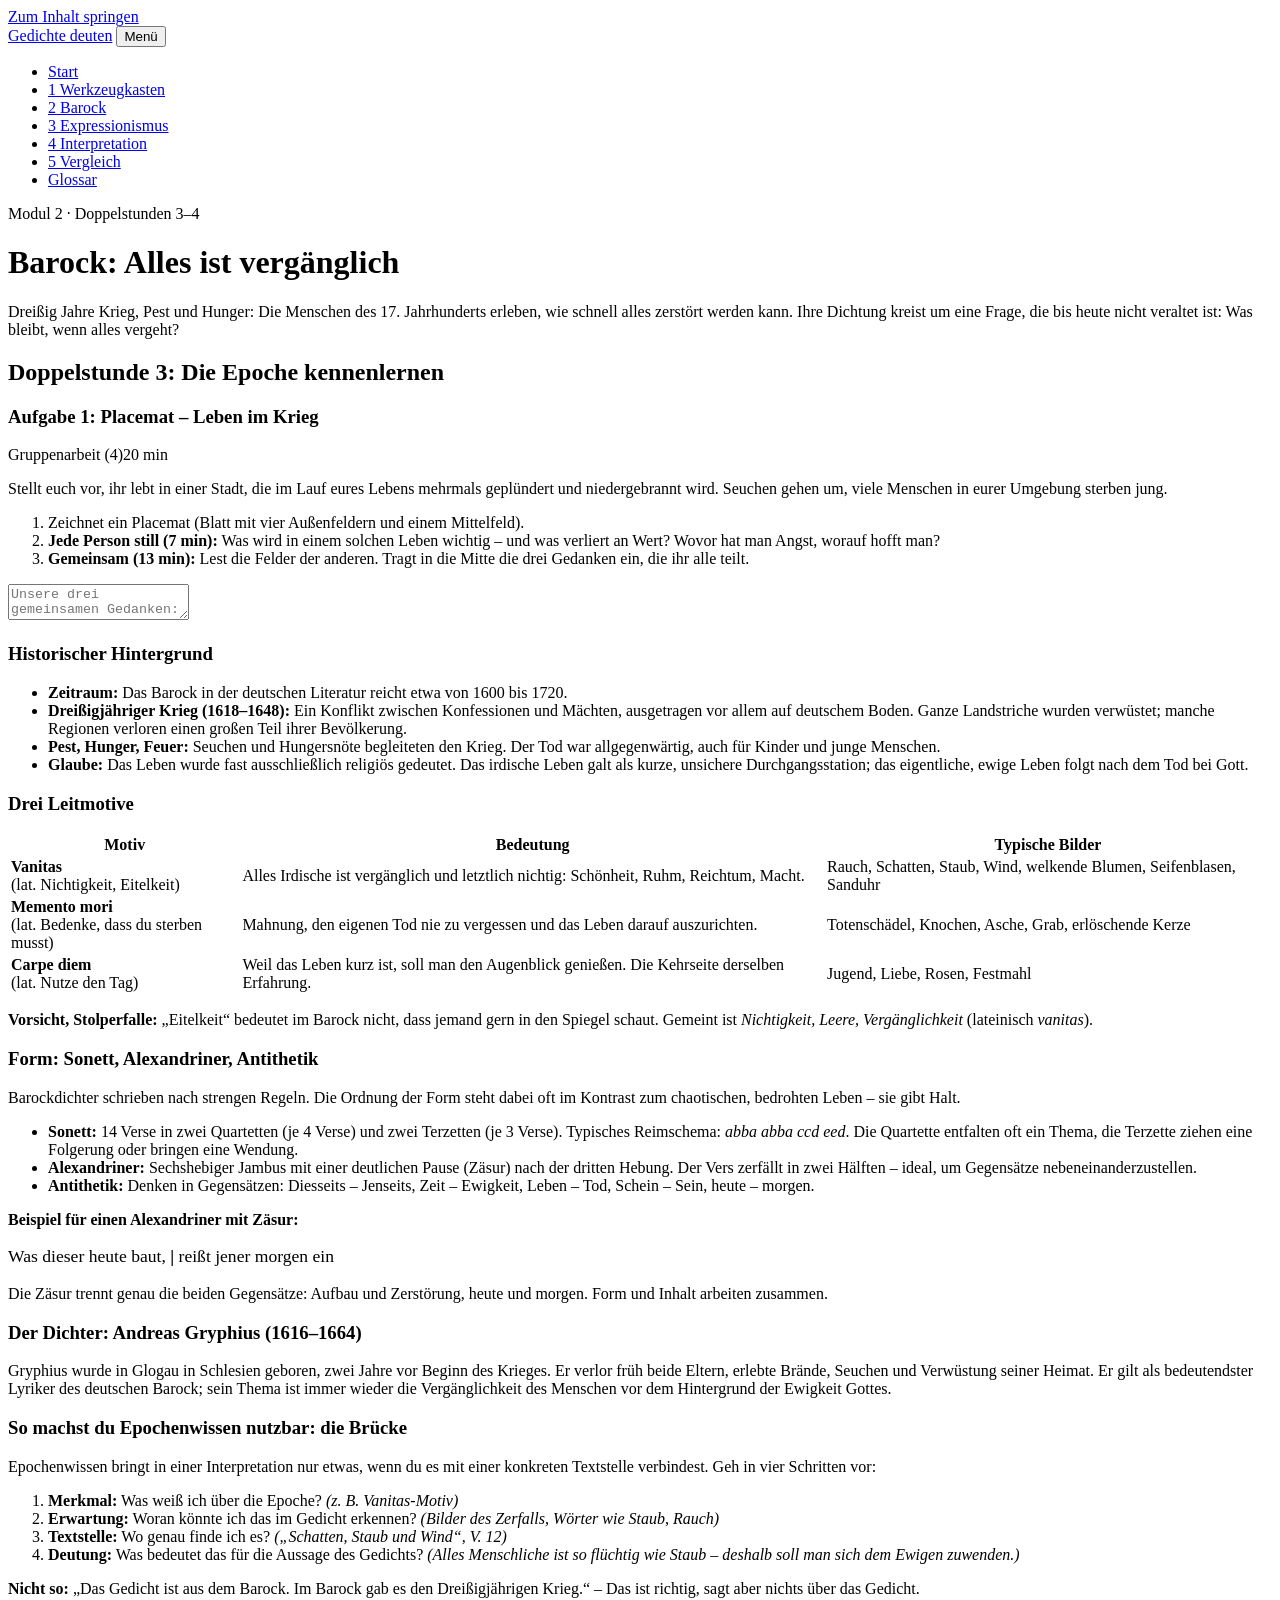
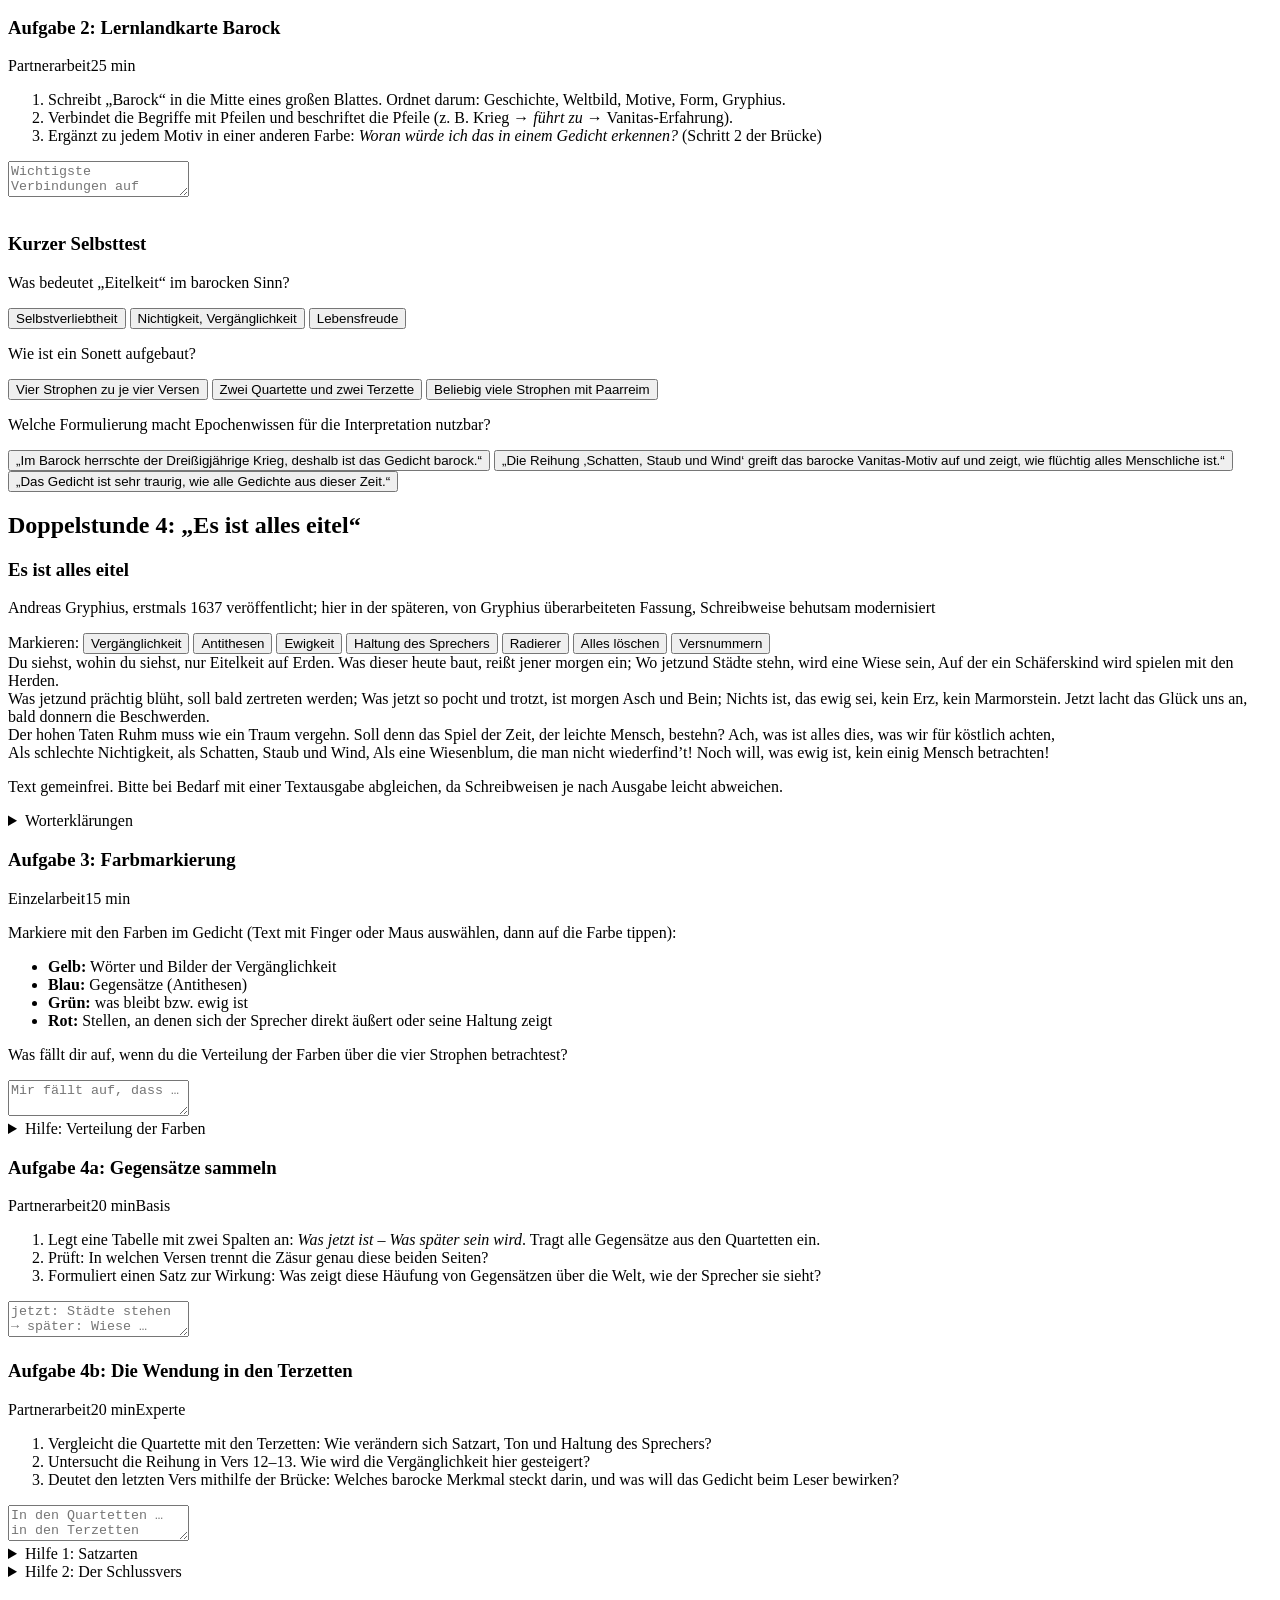
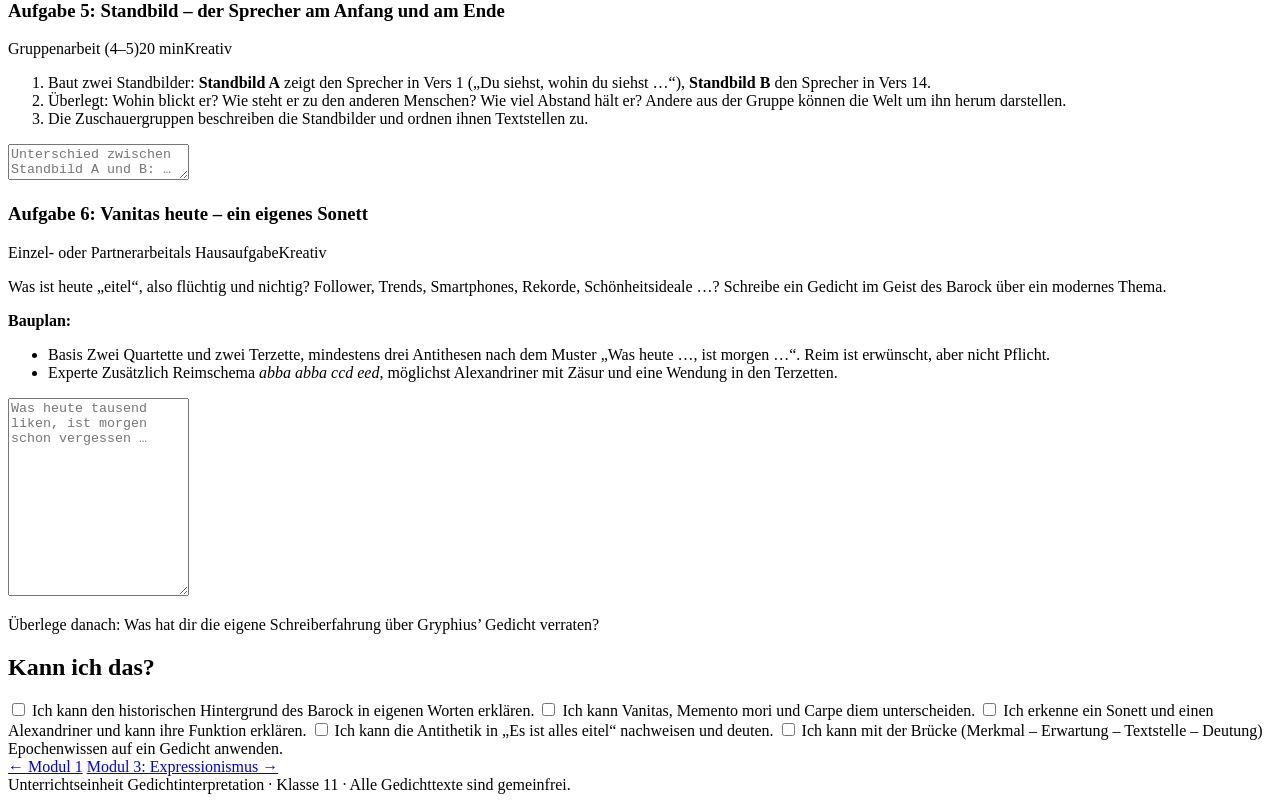
==== barock.html @ 7819b9da "Add files via upload" ====
<!DOCTYPE html>
<html lang="de">
<head>
  <meta charset="utf-8">
  <meta name="viewport" content="width=device-width, initial-scale=1">
  <title>Modul 2 – Barock | Gedichte deuten</title>
  <link rel="stylesheet" href="css/style.css">
</head>
<body>
  <a class="skip-link" href="#inhalt">Zum Inhalt springen</a>
  <header class="site-header">
    <div class="header-inner">
      <a class="brand" href="index.html">Gedichte deuten</a>
      <button class="nav-toggle" aria-expanded="false" aria-controls="nav">Menü</button>
      <nav class="site-nav" id="nav" aria-label="Hauptnavigation">
        <ul>
          <li><a href="index.html">Start</a></li>
          <li><a href="werkzeugkasten.html">1 Werkzeugkasten</a></li>
          <li><a href="barock.html" aria-current="page">2 Barock</a></li>
          <li><a href="expressionismus.html">3 Expressionismus</a></li>
          <li><a href="interpretation.html">4 Interpretation</a></li>
          <li><a href="vergleich.html">5 Vergleich</a></li>
          <li><a href="glossar.html">Glossar</a></li>
        </ul>
      </nav>
    </div>
  </header>

  <main id="inhalt">
    <p class="eyebrow">Modul 2 · Doppelstunden 3–4</p>
    <h1>Barock: Alles ist vergänglich</h1>
    <p class="lead">Dreißig Jahre Krieg, Pest und Hunger: Die Menschen des 17. Jahrhunderts erleben, wie schnell alles zerstört werden kann. Ihre Dichtung kreist um eine Frage, die bis heute nicht veraltet ist: Was bleibt, wenn alles vergeht?</p>

    <!-- ===================== DS 3 ===================== -->
    <h2>Doppelstunde 3: Die Epoche kennenlernen</h2>

    <div class="task">
      <div class="task-head">
        <h3>Aufgabe 1: Placemat – Leben im Krieg</h3>
        <div class="tags"><span class="tag sf">Gruppenarbeit (4)</span><span class="tag">20 min</span></div>
      </div>
      <p>Stellt euch vor, ihr lebt in einer Stadt, die im Lauf eures Lebens mehrmals geplündert und niedergebrannt wird. Seuchen gehen um, viele Menschen in eurer Umgebung sterben jung.</p>
      <ol>
        <li>Zeichnet ein Placemat (Blatt mit vier Außenfeldern und einem Mittelfeld).</li>
        <li><strong>Jede Person still (7 min):</strong> Was wird in einem solchen Leben wichtig – und was verliert an Wert? Wovor hat man Angst, worauf hofft man?</li>
        <li><strong>Gemeinsam (13 min):</strong> Lest die Felder der anderen. Tragt in die Mitte die drei Gedanken ein, die ihr alle teilt.</li>
      </ol>
      <textarea data-save="m2-a1" placeholder="Unsere drei gemeinsamen Gedanken: …"></textarea>
    </div>

    <div class="card">
      <h3>Historischer Hintergrund</h3>
      <ul>
        <li><strong>Zeitraum:</strong> Das Barock in der deutschen Literatur reicht etwa von 1600 bis 1720.</li>
        <li><strong>Dreißigjähriger Krieg (1618–1648):</strong> Ein Konflikt zwischen Konfessionen und Mächten, ausgetragen vor allem auf deutschem Boden. Ganze Landstriche wurden verwüstet; manche Regionen verloren einen großen Teil ihrer Bevölkerung.</li>
        <li><strong>Pest, Hunger, Feuer:</strong> Seuchen und Hungersnöte begleiteten den Krieg. Der Tod war allgegenwärtig, auch für Kinder und junge Menschen.</li>
        <li><strong>Glaube:</strong> Das Leben wurde fast ausschließlich religiös gedeutet. Das irdische Leben galt als kurze, unsichere Durchgangsstation; das eigentliche, ewige Leben folgt nach dem Tod bei Gott.</li>
      </ul>
    </div>

    <div class="card">
      <h3>Drei Leitmotive</h3>
      <div class="table-wrap">
        <table>
          <thead><tr><th>Motiv</th><th>Bedeutung</th><th>Typische Bilder</th></tr></thead>
          <tbody>
            <tr><td><strong>Vanitas</strong><br>(lat. Nichtigkeit, Eitelkeit)</td><td>Alles Irdische ist vergänglich und letztlich nichtig: Schönheit, Ruhm, Reichtum, Macht.</td><td>Rauch, Schatten, Staub, Wind, welkende Blumen, Seifenblasen, Sanduhr</td></tr>
            <tr><td><strong>Memento mori</strong><br>(lat. Bedenke, dass du sterben musst)</td><td>Mahnung, den eigenen Tod nie zu vergessen und das Leben darauf auszurichten.</td><td>Totenschädel, Knochen, Asche, Grab, erlöschende Kerze</td></tr>
            <tr><td><strong>Carpe diem</strong><br>(lat. Nutze den Tag)</td><td>Weil das Leben kurz ist, soll man den Augenblick genießen. Die Kehrseite derselben Erfahrung.</td><td>Jugend, Liebe, Rosen, Festmahl</td></tr>
          </tbody>
        </table>
      </div>
      <div class="info">
        <p><strong>Vorsicht, Stolperfalle:</strong> „Eitelkeit“ bedeutet im Barock nicht, dass jemand gern in den Spiegel schaut. Gemeint ist <em>Nichtigkeit, Leere, Vergänglichkeit</em> (lateinisch <em>vanitas</em>).</p>
      </div>
    </div>

    <div class="card">
      <h3>Form: Sonett, Alexandriner, Antithetik</h3>
      <p>Barockdichter schrieben nach strengen Regeln. Die Ordnung der Form steht dabei oft im Kontrast zum chaotischen, bedrohten Leben – sie gibt Halt.</p>
      <ul>
        <li><strong>Sonett:</strong> 14 Verse in zwei Quartetten (je 4 Verse) und zwei Terzetten (je 3 Verse). Typisches Reimschema: <em>abba abba ccd eed</em>. Die Quartette entfalten oft ein Thema, die Terzette ziehen eine Folgerung oder bringen eine Wendung.</li>
        <li><strong>Alexandriner:</strong> Sechshebiger Jambus mit einer deutlichen Pause (Zäsur) nach der dritten Hebung. Der Vers zerfällt in zwei Hälften – ideal, um Gegensätze nebeneinanderzustellen.</li>
        <li><strong>Antithetik:</strong> Denken in Gegensätzen: Diesseits – Jenseits, Zeit – Ewigkeit, Leben – Tod, Schein – Sein, heute – morgen.</li>
      </ul>
      <p><strong>Beispiel für einen Alexandriner mit Zäsur:</strong></p>
      <p style="font-family:var(--font-text); font-size:1.1rem">Was dieser heute baut, <strong>|</strong> reißt jener morgen ein</p>
      <p>Die Zäsur trennt genau die beiden Gegensätze: Aufbau und Zerstörung, heute und morgen. Form und Inhalt arbeiten zusammen.</p>
    </div>

    <div class="card">
      <h3>Der Dichter: Andreas Gryphius (1616–1664)</h3>
      <p>Gryphius wurde in Glogau in Schlesien geboren, zwei Jahre vor Beginn des Krieges. Er verlor früh beide Eltern, erlebte Brände, Seuchen und Verwüstung seiner Heimat. Er gilt als bedeutendster Lyriker des deutschen Barock; sein Thema ist immer wieder die Vergänglichkeit des Menschen vor dem Hintergrund der Ewigkeit Gottes.</p>
    </div>

    <div class="method">
      <h3>So machst du Epochenwissen nutzbar: die Brücke</h3>
      <p>Epochenwissen bringt in einer Interpretation nur etwas, wenn du es mit einer konkreten Textstelle verbindest. Geh in vier Schritten vor:</p>
      <ol>
        <li><strong>Merkmal:</strong> Was weiß ich über die Epoche? <em>(z. B. Vanitas-Motiv)</em></li>
        <li><strong>Erwartung:</strong> Woran könnte ich das im Gedicht erkennen? <em>(Bilder des Zerfalls, Wörter wie Staub, Rauch)</em></li>
        <li><strong>Textstelle:</strong> Wo genau finde ich es? <em>(„Schatten, Staub und Wind“, V. 12)</em></li>
        <li><strong>Deutung:</strong> Was bedeutet das für die Aussage des Gedichts? <em>(Alles Menschliche ist so flüchtig wie Staub – deshalb soll man sich dem Ewigen zuwenden.)</em></li>
      </ol>
      <p><strong>Nicht so:</strong> „Das Gedicht ist aus dem Barock. Im Barock gab es den Dreißigjährigen Krieg.“ – Das ist richtig, sagt aber nichts über das Gedicht.</p>
    </div>

    <div class="task">
      <div class="task-head">
        <h3>Aufgabe 2: Lernlandkarte Barock</h3>
        <div class="tags"><span class="tag sf">Partnerarbeit</span><span class="tag">25 min</span></div>
      </div>
      <ol>
        <li>Schreibt „Barock“ in die Mitte eines großen Blattes. Ordnet darum: Geschichte, Weltbild, Motive, Form, Gryphius.</li>
        <li>Verbindet die Begriffe mit Pfeilen und beschriftet die Pfeile (z. B. Krieg → <em>führt zu</em> → Vanitas-Erfahrung).</li>
        <li>Ergänzt zu jedem Motiv in einer anderen Farbe: <em>Woran würde ich das in einem Gedicht erkennen?</em> (Schritt 2 der Brücke)</li>
      </ol>
      <textarea data-save="m2-a2" placeholder="Wichtigste Verbindungen auf unserer Lernlandkarte: …"></textarea>
    </div>

    <h3 style="margin-top:2rem">Kurzer Selbsttest</h3>
    <div class="quiz">
      <div class="q">
        <p>Was bedeutet „Eitelkeit“ im barocken Sinn?</p>
        <div class="opts">
          <button class="opt" data-correct="false" data-fb="Das ist die heutige Bedeutung, nicht die barocke.">Selbstverliebtheit</button>
          <button class="opt" data-correct="true" data-fb="Vanitas meint die Nichtigkeit und Vergänglichkeit alles Irdischen.">Nichtigkeit, Vergänglichkeit</button>
          <button class="opt" data-correct="false" data-fb="Nein – das passt eher zu Carpe diem.">Lebensfreude</button>
        </div>
        <p class="feedback" aria-live="polite"></p>
      </div>
      <div class="q">
        <p>Wie ist ein Sonett aufgebaut?</p>
        <div class="opts">
          <button class="opt" data-correct="false" data-fb="Das sind 16 Verse – zu viele.">Vier Strophen zu je vier Versen</button>
          <button class="opt" data-correct="true" data-fb="Zwei Quartette und zwei Terzette ergeben 14 Verse.">Zwei Quartette und zwei Terzette</button>
          <button class="opt" data-correct="false" data-fb="Eine feste Strophenform hat das Sonett sehr wohl.">Beliebig viele Strophen mit Paarreim</button>
        </div>
        <p class="feedback" aria-live="polite"></p>
      </div>
      <div class="q">
        <p>Welche Formulierung macht Epochenwissen für die Interpretation nutzbar?</p>
        <div class="opts">
          <button class="opt" data-correct="false" data-fb="Das ist reines Epochenwissen ohne Bezug zum Text.">„Im Barock herrschte der Dreißigjährige Krieg, deshalb ist das Gedicht barock.“</button>
          <button class="opt" data-correct="true" data-fb="Merkmal, Textstelle und Deutung sind verbunden.">„Die Reihung ‚Schatten, Staub und Wind‘ greift das barocke Vanitas-Motiv auf und zeigt, wie flüchtig alles Menschliche ist.“</button>
          <button class="opt" data-correct="false" data-fb="Die Stimmung wird nur behauptet, nicht belegt.">„Das Gedicht ist sehr traurig, wie alle Gedichte aus dieser Zeit.“</button>
        </div>
        <p class="feedback" aria-live="polite"></p>
      </div>
    </div>

    <!-- ===================== DS 4 ===================== -->
    <h2>Doppelstunde 4: „Es ist alles eitel“</h2>

    <div class="poem-box" data-marker="gryphius" data-version="1">
      <h3 class="poem-title">Es ist alles eitel</h3>
      <p class="poem-meta">Andreas Gryphius, erstmals 1637 veröffentlicht; hier in der späteren, von Gryphius überarbeiteten Fassung, Schreibweise behutsam modernisiert</p>
      <div class="marker-tools" aria-label="Textmarker">
        <span>Markieren:</span>
        <button data-color="yellow" class="swatch"><i style="background:var(--mark-yellow)"></i>Vergänglichkeit</button>
        <button data-color="blue" class="swatch"><i style="background:var(--mark-blue)"></i>Antithesen</button>
        <button data-color="green" class="swatch"><i style="background:var(--mark-green)"></i>Ewigkeit</button>
        <button data-color="red" class="swatch"><i style="background:var(--mark-red)"></i>Haltung des Sprechers</button>
        <button data-color="erase">Radierer</button>
        <button data-clear>Alles löschen</button>
        <button data-numbers>Versnummern</button>
      </div>
      <div class="poem">
        <div class="stanza">
          <span class="line">Du siehst, wohin du siehst, nur Eitelkeit auf Erden.</span>
          <span class="line">Was dieser heute baut, reißt jener morgen ein;</span>
          <span class="line">Wo jetzund Städte stehn, wird eine Wiese sein,</span>
          <span class="line">Auf der ein Schäferskind wird spielen mit den Herden.</span>
        </div>
        <div class="stanza">
          <span class="line">Was jetzund prächtig blüht, soll bald zertreten werden;</span>
          <span class="line">Was jetzt so pocht und trotzt, ist morgen Asch und Bein;</span>
          <span class="line">Nichts ist, das ewig sei, kein Erz, kein Marmorstein.</span>
          <span class="line">Jetzt lacht das Glück uns an, bald donnern die Beschwerden.</span>
        </div>
        <div class="stanza">
          <span class="line">Der hohen Taten Ruhm muss wie ein Traum vergehn.</span>
          <span class="line">Soll denn das Spiel der Zeit, der leichte Mensch, bestehn?</span>
          <span class="line">Ach, was ist alles dies, was wir für köstlich achten,</span>
        </div>
        <div class="stanza">
          <span class="line">Als schlechte Nichtigkeit, als Schatten, Staub und Wind,</span>
          <span class="line">Als eine Wiesenblum, die man nicht wiederfind’t!</span>
          <span class="line">Noch will, was ewig ist, kein einig Mensch betrachten!</span>
        </div>
      </div>
      <p class="poem-source">Text gemeinfrei. Bitte bei Bedarf mit einer Textausgabe abgleichen, da Schreibweisen je nach Ausgabe leicht abweichen.</p>
    </div>

    <details>
      <summary>Worterklärungen</summary>
      <ul>
        <li><strong>Eitelkeit:</strong> Nichtigkeit, Vergänglichkeit (vanitas)</li>
        <li><strong>jetzund:</strong> jetzt</li>
        <li><strong>pochen und trotzen:</strong> prahlen, sich stark und unbezwingbar geben</li>
        <li><strong>Asch und Bein:</strong> Asche und Knochen</li>
        <li><strong>Erz:</strong> Metall, z. B. Bronze für Denkmäler</li>
        <li><strong>Beschwerden:</strong> Unglück, Leid</li>
        <li><strong>schlecht:</strong> schlicht, bloß</li>
        <li><strong>kein einig Mensch:</strong> kein einziger Mensch</li>
      </ul>
    </details>

    <div class="task">
      <div class="task-head">
        <h3>Aufgabe 3: Farbmarkierung</h3>
        <div class="tags"><span class="tag sf">Einzelarbeit</span><span class="tag">15 min</span></div>
      </div>
      <p>Markiere mit den Farben im Gedicht (Text mit Finger oder Maus auswählen, dann auf die Farbe tippen):</p>
      <ul>
        <li><strong>Gelb:</strong> Wörter und Bilder der Vergänglichkeit</li>
        <li><strong>Blau:</strong> Gegensätze (Antithesen)</li>
        <li><strong>Grün:</strong> was bleibt bzw. ewig ist</li>
        <li><strong>Rot:</strong> Stellen, an denen sich der Sprecher direkt äußert oder seine Haltung zeigt</li>
      </ul>
      <p>Was fällt dir auf, wenn du die Verteilung der Farben über die vier Strophen betrachtest?</p>
      <textarea data-save="m2-a3" placeholder="Mir fällt auf, dass …"></textarea>
      <details>
        <summary>Hilfe: Verteilung der Farben</summary>
        <p>Achte darauf, wo die meisten blauen Stellen stehen und wo zum ersten Mal Rot auftaucht. Wo steht das einzige Grün – und mit welchem Satzzeichen endet das Gedicht?</p>
      </details>
    </div>

    <div class="task">
      <div class="task-head">
        <h3>Aufgabe 4a: Gegensätze sammeln</h3>
        <div class="tags"><span class="tag sf">Partnerarbeit</span><span class="tag">20 min</span><span class="tag level-basis">Basis</span></div>
      </div>
      <ol>
        <li>Legt eine Tabelle mit zwei Spalten an: <em>Was jetzt ist</em> – <em>Was später sein wird</em>. Tragt alle Gegensätze aus den Quartetten ein.</li>
        <li>Prüft: In welchen Versen trennt die Zäsur genau diese beiden Seiten?</li>
        <li>Formuliert einen Satz zur Wirkung: Was zeigt diese Häufung von Gegensätzen über die Welt, wie der Sprecher sie sieht?</li>
      </ol>
      <textarea data-save="m2-a4a" placeholder="jetzt: Städte stehen → später: Wiese …"></textarea>
    </div>

    <div class="task expert">
      <div class="task-head">
        <h3>Aufgabe 4b: Die Wendung in den Terzetten</h3>
        <div class="tags"><span class="tag sf">Partnerarbeit</span><span class="tag">20 min</span><span class="tag level-experte">Experte</span></div>
      </div>
      <ol>
        <li>Vergleicht die Quartette mit den Terzetten: Wie verändern sich Satzart, Ton und Haltung des Sprechers?</li>
        <li>Untersucht die Reihung in Vers 12–13. Wie wird die Vergänglichkeit hier gesteigert?</li>
        <li>Deutet den letzten Vers mithilfe der Brücke: Welches barocke Merkmal steckt darin, und was will das Gedicht beim Leser bewirken?</li>
      </ol>
      <textarea data-save="m2-a4b" placeholder="In den Quartetten … in den Terzetten dagegen …"></textarea>
      <details>
        <summary>Hilfe 1: Satzarten</summary>
        <p>In den Quartetten stehen fast nur Aussagesätze. In den Terzetten kommen eine Frage, ein Ausruf („Ach“) und ein Ausrufezeichen hinzu. Was sagt das über die innere Beteiligung des Sprechers?</p>
      </details>
      <details>
        <summary>Hilfe 2: Der Schlussvers</summary>
        <p>Der letzte Vers ist die Pointe: Erst hier taucht das Ewige auf – und gleichzeitig der Vorwurf, dass kein Mensch es betrachten will. Denk an das Memento mori: Das Gedicht ist auch eine Mahnung.</p>
      </details>
    </div>

    <div class="task">
      <div class="task-head">
        <h3>Aufgabe 5: Standbild – der Sprecher am Anfang und am Ende</h3>
        <div class="tags"><span class="tag sf">Gruppenarbeit (4–5)</span><span class="tag">20 min</span><span class="tag kreativ">Kreativ</span></div>
      </div>
      <ol>
        <li>Baut zwei Standbilder: <strong>Standbild A</strong> zeigt den Sprecher in Vers 1 („Du siehst, wohin du siehst …“), <strong>Standbild B</strong> den Sprecher in Vers 14.</li>
        <li>Überlegt: Wohin blickt er? Wie steht er zu den anderen Menschen? Wie viel Abstand hält er? Andere aus der Gruppe können die Welt um ihn herum darstellen.</li>
        <li>Die Zuschauergruppen beschreiben die Standbilder und ordnen ihnen Textstellen zu.</li>
      </ol>
      <textarea data-save="m2-a5" placeholder="Unterschied zwischen Standbild A und B: …"></textarea>
    </div>

    <div class="task creative">
      <div class="task-head">
        <h3>Aufgabe 6: Vanitas heute – ein eigenes Sonett</h3>
        <div class="tags"><span class="tag sf">Einzel- oder Partnerarbeit</span><span class="tag">als Hausaufgabe</span><span class="tag kreativ">Kreativ</span></div>
      </div>
      <p>Was ist heute „eitel“, also flüchtig und nichtig? Follower, Trends, Smartphones, Rekorde, Schönheitsideale …? Schreibe ein Gedicht im Geist des Barock über ein modernes Thema.</p>
      <p><strong>Bauplan:</strong></p>
      <ul>
        <li><span class="tag level-basis">Basis</span> Zwei Quartette und zwei Terzette, mindestens drei Antithesen nach dem Muster „Was heute …, ist morgen …“. Reim ist erwünscht, aber nicht Pflicht.</li>
        <li><span class="tag level-experte">Experte</span> Zusätzlich Reimschema <em>abba abba ccd eed</em>, möglichst Alexandriner mit Zäsur und eine Wendung in den Terzetten.</li>
      </ul>
      <textarea data-save="m2-a6" placeholder="Was heute tausend liken, ist morgen schon vergessen …" style="min-height:12rem"></textarea>
      <p>Überlege danach: Was hat dir die eigene Schreiberfahrung über Gryphius’ Gedicht verraten?</p>
    </div>

    <section class="selfcheck" data-module="m2">
      <h2>Kann ich das?</h2>
      <label><input type="checkbox"> Ich kann den historischen Hintergrund des Barock in eigenen Worten erklären.</label>
      <label><input type="checkbox"> Ich kann Vanitas, Memento mori und Carpe diem unterscheiden.</label>
      <label><input type="checkbox"> Ich erkenne ein Sonett und einen Alexandriner und kann ihre Funktion erklären.</label>
      <label><input type="checkbox"> Ich kann die Antithetik in „Es ist alles eitel“ nachweisen und deuten.</label>
      <label><input type="checkbox"> Ich kann mit der Brücke (Merkmal – Erwartung – Textstelle – Deutung) Epochenwissen auf ein Gedicht anwenden.</label>
    </section>

    <div class="pager">
      <a class="btn" href="werkzeugkasten.html">← Modul 1</a>
      <a class="btn btn-primary" href="expressionismus.html">Modul 3: Expressionismus →</a>
    </div>
  </main>

  <footer class="site-footer">
    Unterrichtseinheit Gedichtinterpretation · Klasse 11 · Alle Gedichttexte sind gemeinfrei.
  </footer>
  <script src="js/script.js"></script>
</body>
</html>
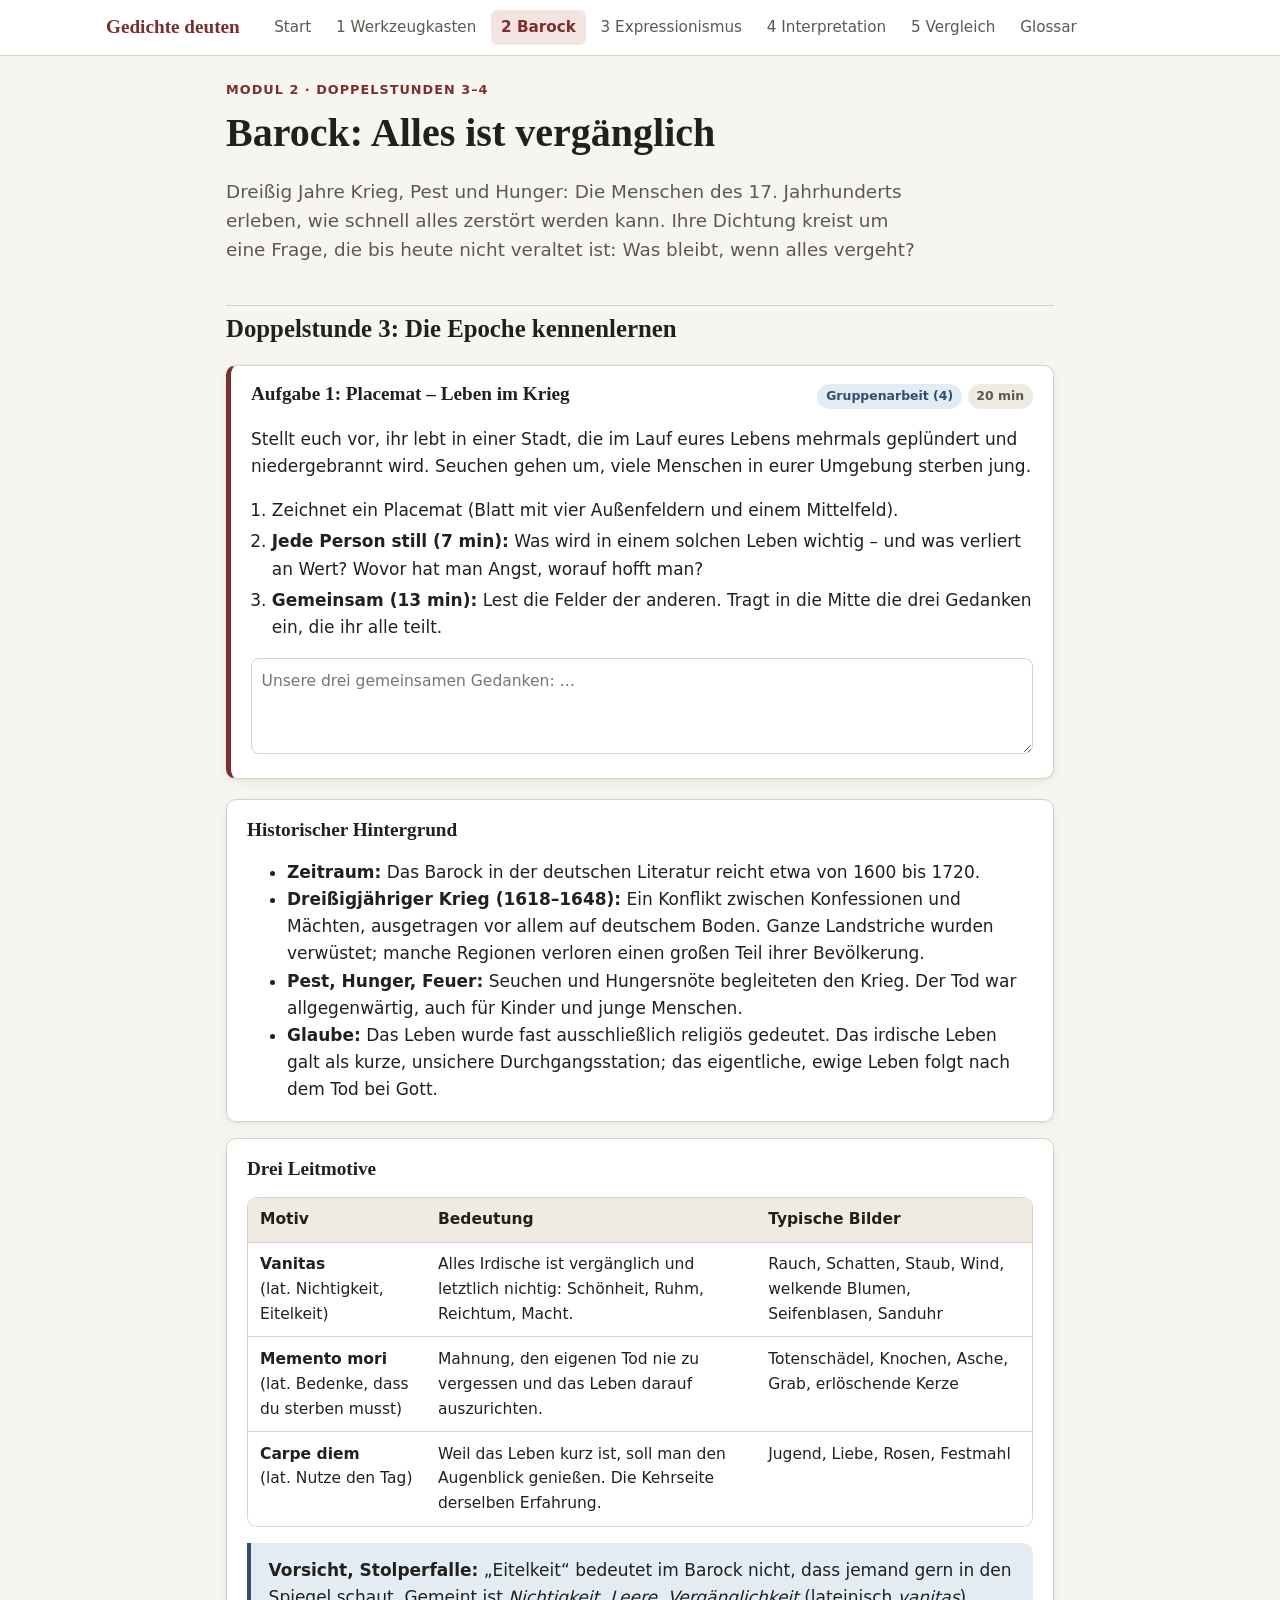
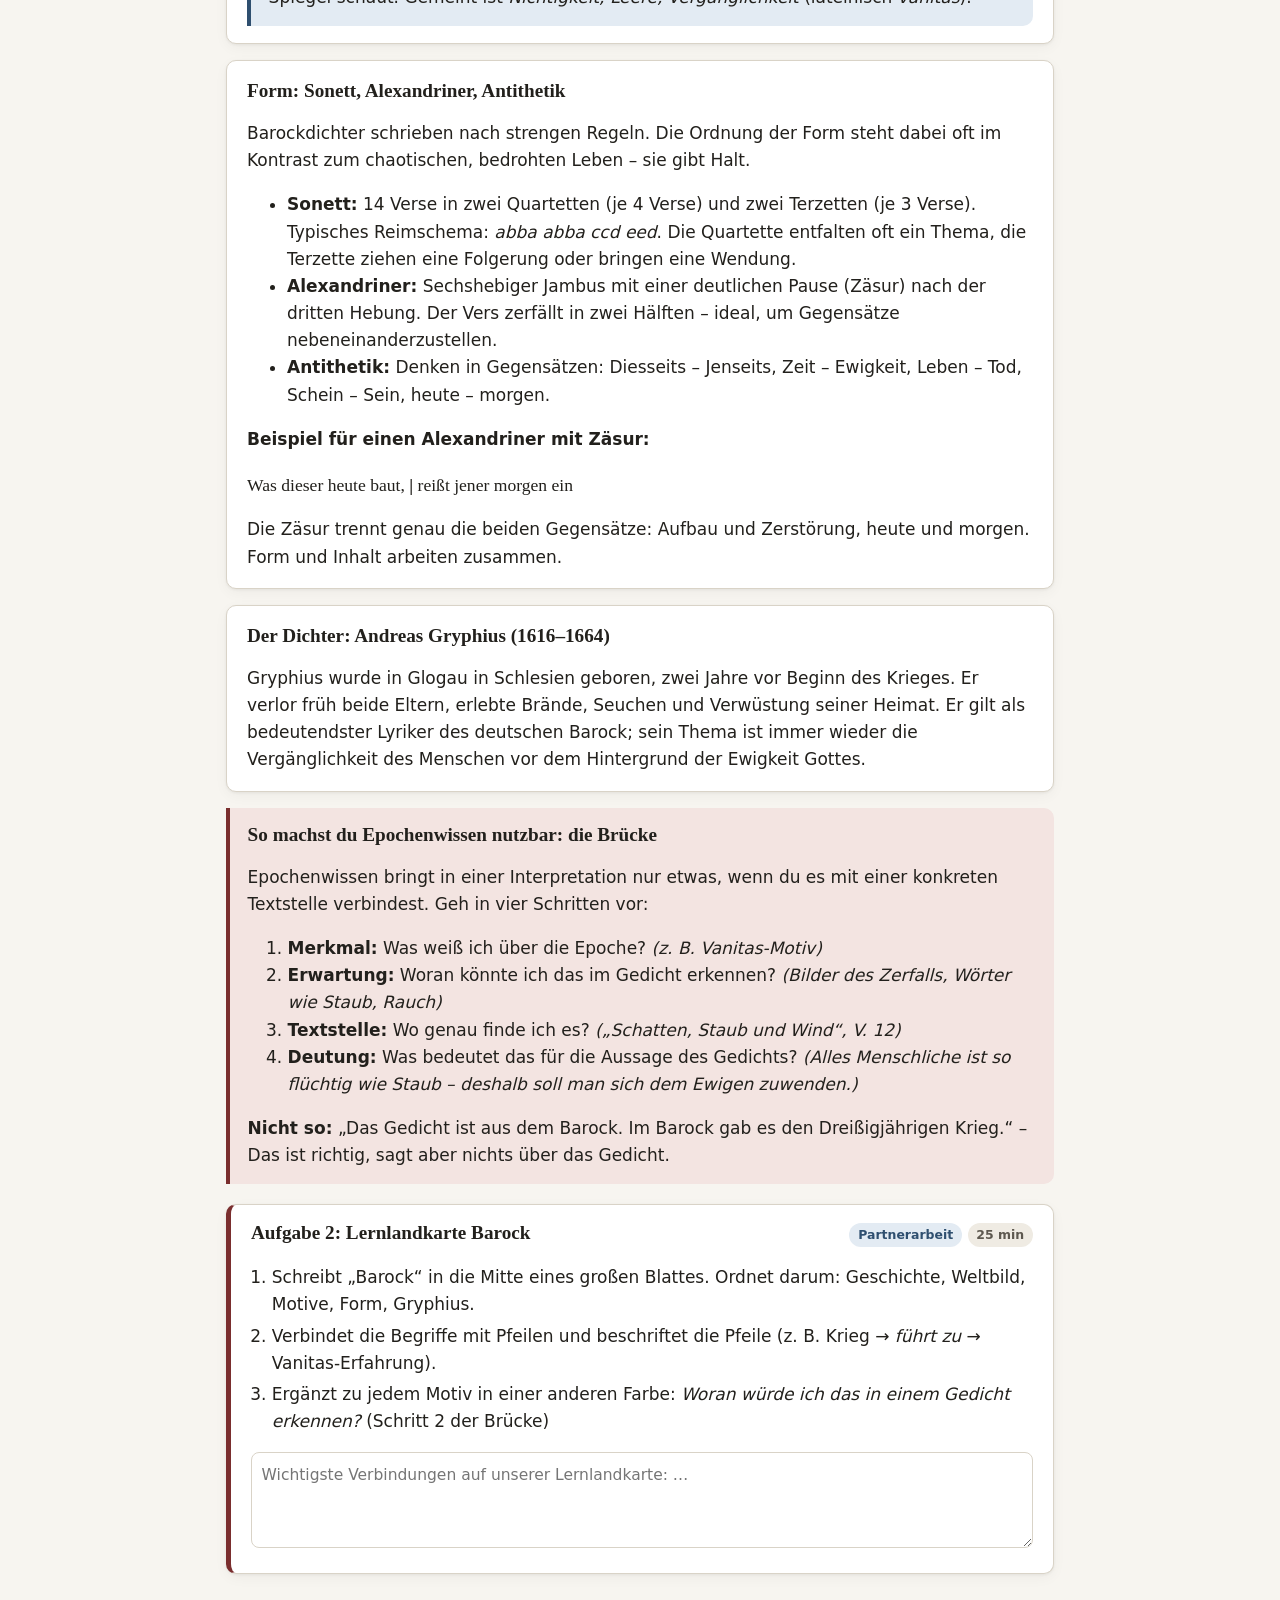
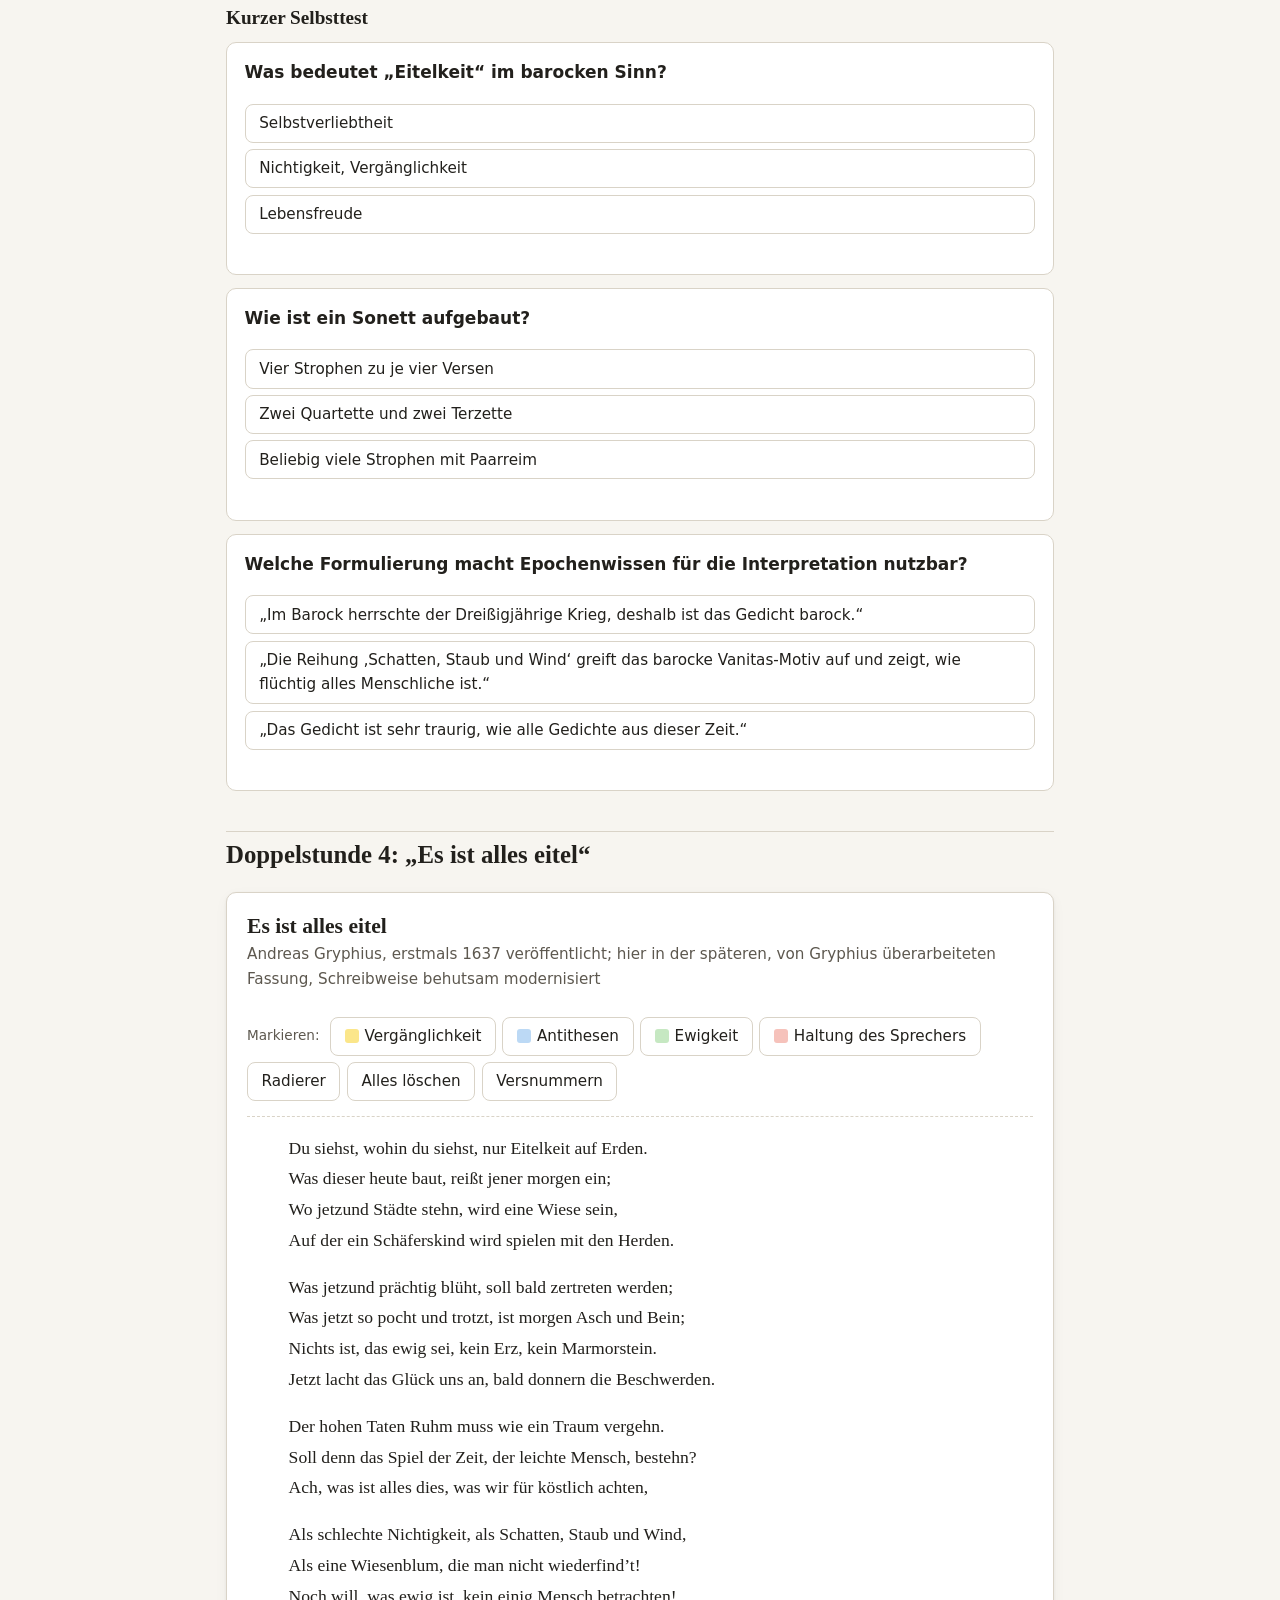
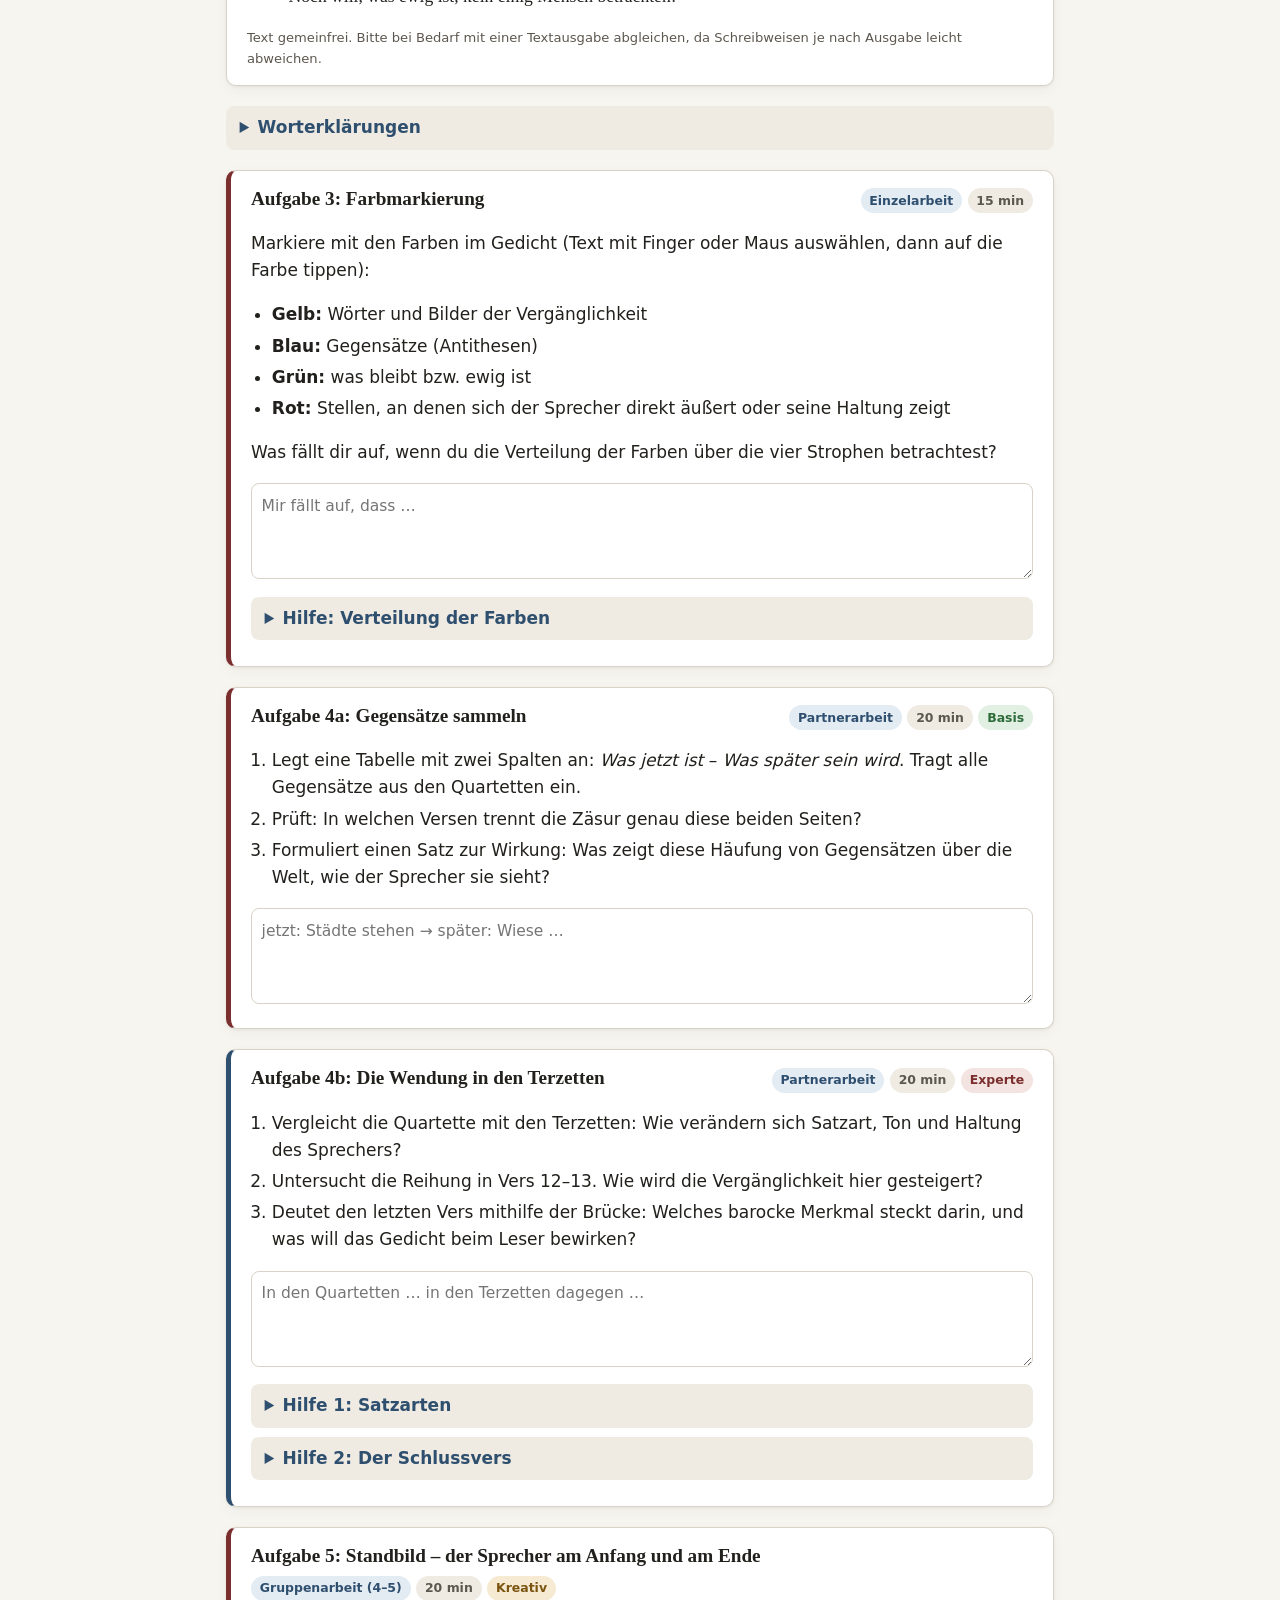
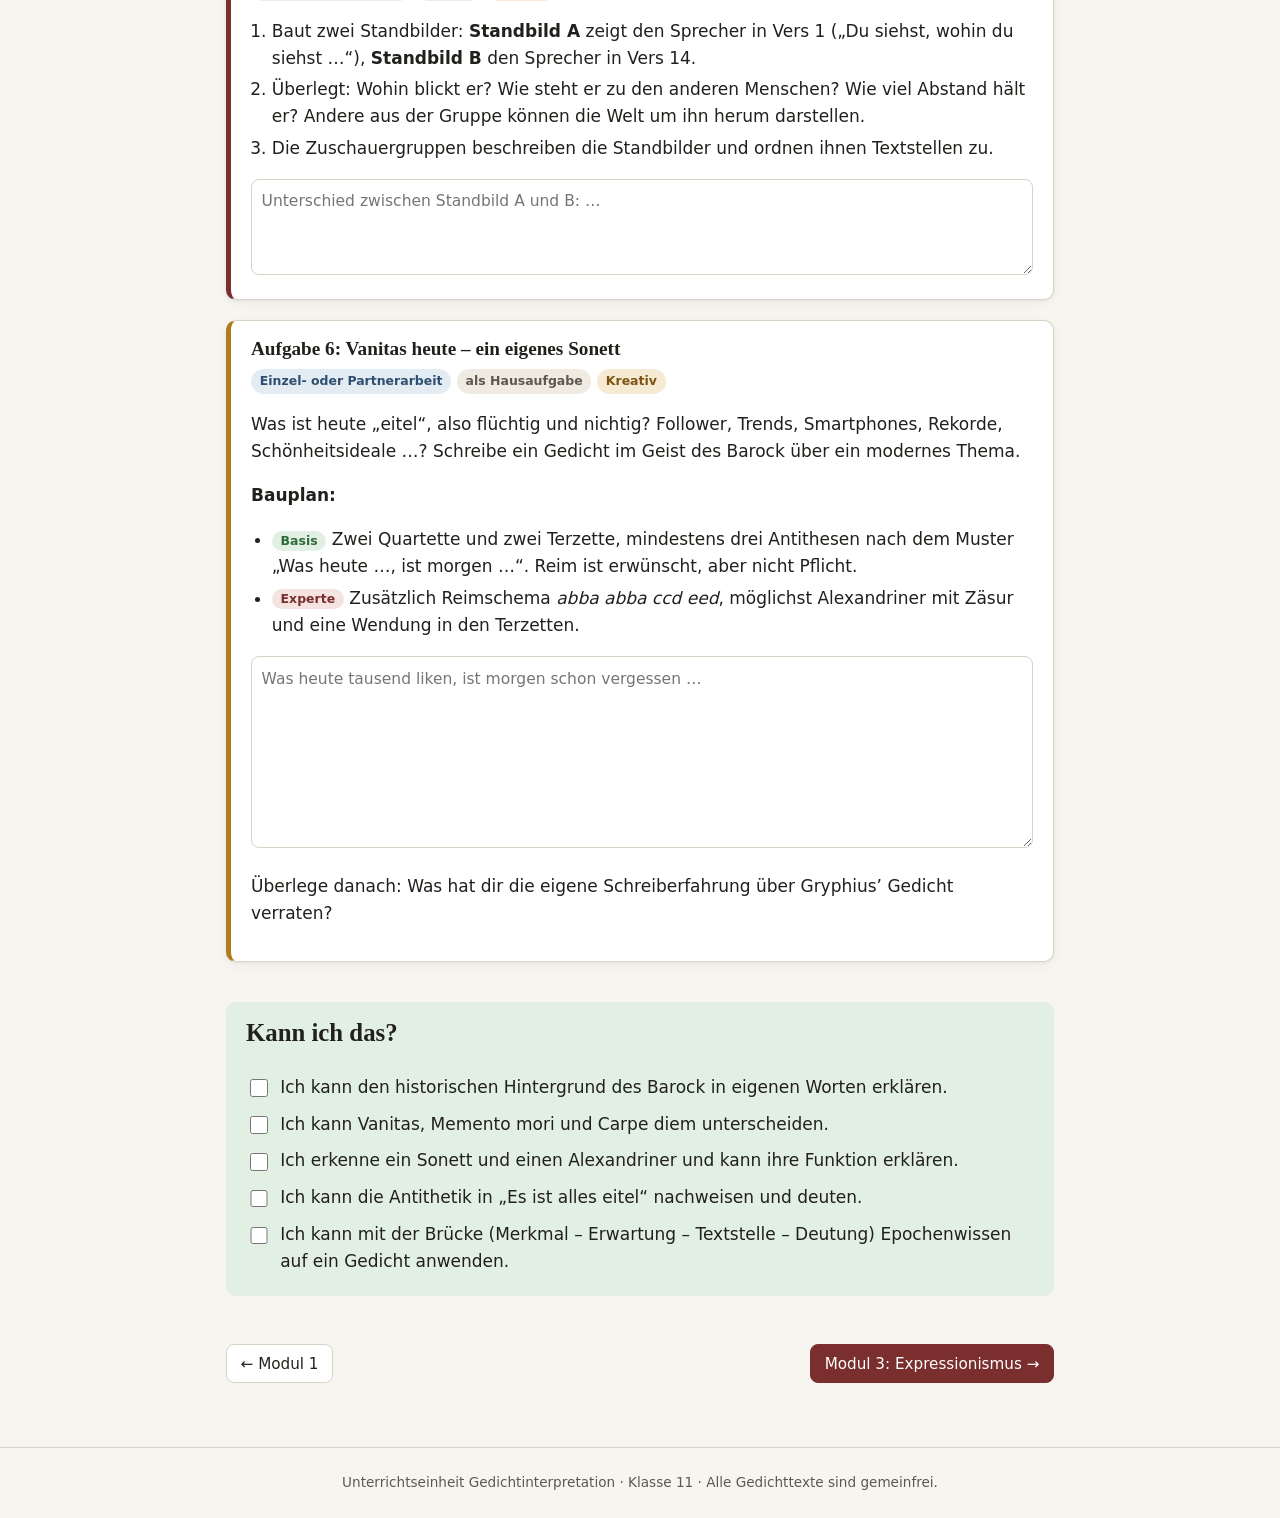
==== commit 4d320768: "Add files via upload" ====
--- a/barock.html
+++ b/barock.html
@@ -4,7 +4,7 @@
   <meta charset="utf-8">
   <meta name="viewport" content="width=device-width, initial-scale=1">
   <title>Modul 2 – Barock | Gedichte deuten</title>
-  <link rel="stylesheet" href="css/style.css">
+  <link rel="stylesheet" href="style.css">
 </head>
 <body>
   <a class="skip-link" href="#inhalt">Zum Inhalt springen</a>
@@ -306,6 +306,6 @@
   <footer class="site-footer">
     Unterrichtseinheit Gedichtinterpretation · Klasse 11 · Alle Gedichttexte sind gemeinfrei.
   </footer>
-  <script src="js/script.js"></script>
+  <script src="script.js"></script>
 </body>
 </html>
--- a/style.css
+++ b/style.css
@@ -0,0 +1,337 @@
+/* ============================================
+   Gedichte deuten – Lernwebsite
+   Nur Systemschriften: keine externen Dienste (DSGVO-freundlich)
+   ============================================ */
+
+:root {
+  --bg: #f7f5f0;
+  --surface: #ffffff;
+  --surface-2: #efebe3;
+  --text: #22201c;
+  --muted: #5d584f;
+  --border: #d9d3c7;
+  --accent: #7a2e2e;        /* Weinrot */
+  --accent-soft: #f3e4e1;
+  --accent-2: #2f4f6f;      /* Tintenblau */
+  --accent-2-soft: #e3ebf3;
+  --ok: #2e6b3a;
+  --ok-soft: #e2f0e4;
+  --no: #9a2b1f;
+  --no-soft: #f8e1dd;
+  --mark-yellow: #fbe68a;
+  --mark-blue: #bcd9f5;
+  --mark-green: #c6e8c2;
+  --mark-red: #f6c2bb;
+  --radius: 10px;
+  --shadow: 0 1px 3px rgba(0,0,0,.06), 0 4px 14px rgba(0,0,0,.04);
+  --font-ui: system-ui, -apple-system, "Segoe UI", Roboto, "Helvetica Neue", Arial, sans-serif;
+  --font-text: Georgia, "Times New Roman", "Liberation Serif", serif;
+}
+
+@media (prefers-color-scheme: dark) {
+  :root {
+    --bg: #1b1a18;
+    --surface: #252320;
+    --surface-2: #2f2c28;
+    --text: #ece8e1;
+    --muted: #b3ac9f;
+    --border: #45413a;
+    --accent: #e09a8f;
+    --accent-soft: #3a2724;
+    --accent-2: #9cc0e3;
+    --accent-2-soft: #233140;
+    --ok: #8fd19b;
+    --ok-soft: #22362a;
+    --no: #f0a195;
+    --no-soft: #3d2420;
+    --mark-yellow: #6b5a12;
+    --mark-blue: #24496d;
+    --mark-green: #2c5a2a;
+    --mark-red: #6d2e27;
+    --shadow: none;
+  }
+}
+
+* { box-sizing: border-box; }
+
+html { scroll-behavior: smooth; }
+
+body {
+  margin: 0;
+  background: var(--bg);
+  color: var(--text);
+  font-family: var(--font-ui);
+  font-size: 1.0625rem;
+  line-height: 1.6;
+}
+
+img { max-width: 100%; }
+
+a { color: var(--accent-2); }
+a:hover { text-decoration-thickness: 2px; }
+
+:focus-visible {
+  outline: 3px solid var(--accent-2);
+  outline-offset: 2px;
+  border-radius: 4px;
+}
+
+.skip-link {
+  position: absolute; left: -999px; top: 0;
+  background: var(--accent); color: #fff; padding: .5rem 1rem; z-index: 100;
+}
+.skip-link:focus { left: 1rem; top: 1rem; }
+
+/* ---------- Kopfzeile & Navigation ---------- */
+.site-header {
+  background: var(--surface);
+  border-bottom: 1px solid var(--border);
+  position: sticky; top: 0; z-index: 10;
+}
+.header-inner {
+  max-width: 1100px; margin: 0 auto; padding: .6rem 16px;
+  display: flex; flex-wrap: wrap; align-items: center; gap: .5rem 1.5rem;
+}
+.brand {
+  font-family: var(--font-text);
+  font-weight: 700; font-size: 1.2rem;
+  color: var(--accent); text-decoration: none;
+}
+.nav-toggle {
+  display: none; margin-left: auto;
+  background: none; border: 1px solid var(--border); border-radius: 8px;
+  padding: .35rem .7rem; font: inherit; color: var(--text); cursor: pointer;
+}
+.site-nav ul {
+  list-style: none; margin: 0; padding: 0;
+  display: flex; flex-wrap: wrap; gap: .25rem;
+}
+.site-nav a {
+  display: block; padding: .35rem .65rem; border-radius: 6px;
+  text-decoration: none; color: var(--muted); font-size: .95rem;
+}
+.site-nav a:hover { background: var(--surface-2); color: var(--text); }
+.site-nav a[aria-current="page"] { background: var(--accent-soft); color: var(--accent); font-weight: 600; }
+
+@media (max-width: 760px) {
+  .nav-toggle { display: inline-block; }
+  .site-nav { width: 100%; display: none; }
+  .site-nav.open { display: block; }
+  .site-nav ul { flex-direction: column; padding-bottom: .5rem; }
+}
+
+/* ---------- Layout ---------- */
+main { max-width: 860px; margin: 0 auto; padding: 1.5rem 16px 4rem; }
+main.wide { max-width: 1100px; }
+
+h1, h2, h3 { font-family: var(--font-text); line-height: 1.25; }
+h1 { font-size: clamp(1.8rem, 4vw, 2.5rem); margin: .5rem 0 .5rem; }
+h2 { font-size: 1.55rem; margin-top: 2.5rem; padding-top: .5rem; border-top: 1px solid var(--border); }
+h3 { font-size: 1.2rem; margin: 0 0 .5rem; }
+
+.lead { font-size: 1.15rem; color: var(--muted); max-width: 60ch; }
+.eyebrow {
+  text-transform: uppercase; letter-spacing: .08em; font-size: .8rem;
+  color: var(--accent); font-weight: 700; margin: 0;
+}
+
+.card {
+  background: var(--surface);
+  border: 1px solid var(--border);
+  border-radius: var(--radius);
+  padding: 1.1rem 1.25rem;
+  box-shadow: var(--shadow);
+  margin: 1rem 0;
+}
+.card > :first-child { margin-top: 0; }
+.card > :last-child { margin-bottom: 0; }
+
+.grid { display: grid; gap: 1rem; grid-template-columns: repeat(auto-fit, minmax(240px, 1fr)); }
+.grid .card { margin: 0; }
+
+.info {
+  background: var(--accent-2-soft);
+  border-left: 4px solid var(--accent-2);
+  border-radius: 0 var(--radius) var(--radius) 0;
+  padding: .9rem 1.1rem; margin: 1rem 0;
+}
+.info > :first-child { margin-top: 0; }
+.info > :last-child { margin-bottom: 0; }
+
+.method {
+  background: var(--accent-soft);
+  border-left: 4px solid var(--accent);
+  border-radius: 0 var(--radius) var(--radius) 0;
+  padding: .9rem 1.1rem; margin: 1rem 0;
+}
+.method > :first-child { margin-top: 0; }
+.method > :last-child { margin-bottom: 0; }
+
+/* ---------- Tabellen ---------- */
+.table-wrap { overflow-x: auto; margin: 1rem 0; border: 1px solid var(--border); border-radius: var(--radius); }
+table { border-collapse: collapse; width: 100%; background: var(--surface); font-size: .97rem; }
+th, td { text-align: left; vertical-align: top; padding: .6rem .75rem; border-bottom: 1px solid var(--border); }
+th { background: var(--surface-2); font-weight: 600; }
+tr:last-child td { border-bottom: 0; }
+
+/* ---------- Aufgaben ---------- */
+.task {
+  background: var(--surface);
+  border: 1px solid var(--border);
+  border-left: 5px solid var(--accent);
+  border-radius: var(--radius);
+  padding: 1rem 1.25rem; margin: 1.25rem 0;
+  box-shadow: var(--shadow);
+}
+.task.expert { border-left-color: var(--accent-2); }
+.task.creative { border-left-color: #b07a1e; }
+.task-head { display: flex; flex-wrap: wrap; justify-content: space-between; gap: .5rem; align-items: baseline; }
+.task-head h3 { margin: 0; }
+.tags { display: flex; flex-wrap: wrap; gap: .35rem; }
+.tag {
+  font-size: .78rem; font-weight: 600; padding: .15rem .55rem;
+  border-radius: 99px; background: var(--surface-2); color: var(--muted); white-space: nowrap;
+}
+.tag.sf { background: var(--accent-2-soft); color: var(--accent-2); }
+.tag.level-basis { background: var(--ok-soft); color: var(--ok); }
+.tag.level-experte { background: var(--accent-soft); color: var(--accent); }
+.tag.kreativ { background: #f6ead2; color: #7a5410; }
+@media (prefers-color-scheme: dark) { .tag.kreativ { background: #3a2f1a; color: #e6c27a; } }
+
+.task ol, .task ul { padding-left: 1.3rem; }
+.task li { margin: .25rem 0; }
+
+details {
+  background: var(--surface-2); border-radius: 8px;
+  padding: .5rem .85rem; margin: .6rem 0;
+}
+details summary { cursor: pointer; font-weight: 600; color: var(--accent-2); }
+details[open] summary { margin-bottom: .4rem; }
+
+/* ---------- Gedichte ---------- */
+.poem-box {
+  background: var(--surface);
+  border: 1px solid var(--border);
+  border-radius: var(--radius);
+  padding: 1.25rem 1.25rem 1rem;
+  margin: 1.25rem 0;
+  box-shadow: var(--shadow);
+}
+.poem-title { font-family: var(--font-text); font-size: 1.35rem; margin: 0; }
+.poem-meta { color: var(--muted); margin: .15rem 0 1rem; font-size: .95rem; }
+.poem { font-family: var(--font-text); font-size: 1.1rem; line-height: 1.75; counter-reset: vers; }
+.stanza { margin-bottom: 1rem; }
+.line { display: block; position: relative; padding-left: 2.6rem; }
+.line::before {
+  counter-increment: vers; content: counter(vers);
+  position: absolute; left: 0; width: 1.8rem; text-align: right;
+  color: var(--muted); font-family: var(--font-ui); font-size: .78rem; top: .35em;
+}
+.line:not(:nth-child(5n))::before { color: transparent; }
+.poem.show-all-numbers .line::before { color: var(--muted); }
+.poem-source { font-size: .82rem; color: var(--muted); margin: .5rem 0 0; }
+
+mark { border-radius: 3px; padding: 0 .1em; color: inherit; }
+mark.yellow { background: var(--mark-yellow); }
+mark.blue { background: var(--mark-blue); }
+mark.green { background: var(--mark-green); }
+mark.red { background: var(--mark-red); }
+
+.marker-tools {
+  display: flex; flex-wrap: wrap; gap: .4rem; align-items: center;
+  padding: .6rem 0 .9rem; border-bottom: 1px dashed var(--border); margin-bottom: 1rem;
+}
+.marker-tools span { font-size: .85rem; color: var(--muted); margin-right: .25rem; }
+
+/* ---------- Buttons ---------- */
+button, .btn {
+  font: inherit; font-size: .95rem;
+  border: 1px solid var(--border); background: var(--surface);
+  color: var(--text); border-radius: 8px; padding: .4rem .85rem;
+  cursor: pointer; text-decoration: none; display: inline-block;
+}
+button:hover, .btn:hover { background: var(--surface-2); }
+.btn-primary { background: var(--accent); border-color: var(--accent); color: #fff; }
+.btn-primary:hover { background: var(--accent); filter: brightness(1.1); }
+@media (prefers-color-scheme: dark) { .btn-primary { color: #1b1a18; } }
+.swatch { display: inline-flex; align-items: center; gap: .35rem; }
+.swatch i { width: .9rem; height: .9rem; border-radius: 3px; display: inline-block; }
+
+/* ---------- Quiz ---------- */
+.quiz .q { background: var(--surface); border: 1px solid var(--border); border-radius: var(--radius); padding: 1rem 1.1rem; margin: .8rem 0; }
+.quiz .q > p:first-child { font-weight: 600; margin-top: 0; }
+.quiz .opts { display: flex; flex-direction: column; gap: .4rem; }
+.quiz .opt { text-align: left; }
+.quiz .opt.correct { background: var(--ok-soft); border-color: var(--ok); color: var(--ok); font-weight: 600; }
+.quiz .opt.wrong { background: var(--no-soft); border-color: var(--no); color: var(--no); }
+.feedback { margin: .6rem 0 0; font-size: .95rem; min-height: 1em; }
+.feedback.ok { color: var(--ok); }
+.feedback.no { color: var(--no); }
+
+/* ---------- Zuordnung ---------- */
+.match { background: var(--surface); border: 1px solid var(--border); border-radius: var(--radius); padding: 1rem 1.1rem; margin: 1rem 0; }
+.match-row {
+  display: grid; grid-template-columns: 1fr minmax(160px, 220px); gap: .6rem;
+  align-items: center; padding: .45rem 0; border-bottom: 1px solid var(--border);
+}
+.match-row:last-of-type { border-bottom: 0; }
+.match-row .quote { font-family: var(--font-text); }
+.match select { font: inherit; padding: .35rem; border-radius: 6px; border: 1px solid var(--border); background: var(--surface); color: var(--text); width: 100%; }
+.match select.right { border-color: var(--ok); background: var(--ok-soft); }
+.match select.false { border-color: var(--no); background: var(--no-soft); }
+.match .actions { margin-top: .8rem; display: flex; gap: .5rem; flex-wrap: wrap; align-items: center; }
+@media (max-width: 560px) { .match-row { grid-template-columns: 1fr; } }
+
+/* ---------- Notizfelder ---------- */
+textarea {
+  width: 100%; min-height: 6rem; font: inherit; font-size: .97rem;
+  padding: .6rem; border-radius: 8px; border: 1px solid var(--border);
+  background: var(--surface); color: var(--text); resize: vertical;
+}
+.save-hint { font-size: .8rem; color: var(--muted); }
+
+/* ---------- Selbstcheck ---------- */
+.selfcheck {
+  background: var(--ok-soft); border-radius: var(--radius);
+  padding: 1rem 1.25rem; margin: 2.5rem 0 1rem;
+}
+.selfcheck h2 { border: 0; margin-top: 0; padding-top: 0; }
+.selfcheck label { display: flex; gap: .6rem; align-items: flex-start; padding: .3rem 0; cursor: pointer; }
+.selfcheck input { margin-top: .35rem; width: 1.1rem; height: 1.1rem; accent-color: var(--ok); flex-shrink: 0; }
+
+/* ---------- Modulkarten & Fortschritt ---------- */
+.module-card { display: flex; flex-direction: column; gap: .4rem; text-decoration: none; color: var(--text); }
+.module-card:hover { border-color: var(--accent); }
+.module-card .num { color: var(--accent); font-weight: 700; font-size: .85rem; }
+.module-card h3 { margin: 0; }
+.module-card p { margin: 0; color: var(--muted); font-size: .95rem; }
+.progress { height: 8px; background: var(--surface-2); border-radius: 99px; overflow: hidden; margin-top: auto; }
+.progress span { display: block; height: 100%; background: var(--ok); width: 0; transition: width .3s; }
+.progress-label { font-size: .8rem; color: var(--muted); }
+
+/* ---------- Musterabschnitt mit Kommentar ---------- */
+.annotated { display: grid; grid-template-columns: 1fr 220px; gap: 0; border: 1px solid var(--border); border-radius: var(--radius); overflow: hidden; margin: 1rem 0; }
+.annotated .txt, .annotated .note { padding: .7rem 1rem; border-bottom: 1px solid var(--border); }
+.annotated .txt { background: var(--surface); font-family: var(--font-text); }
+.annotated .note { background: var(--surface-2); font-size: .88rem; color: var(--muted); }
+.annotated .note strong { color: var(--accent); display: block; }
+@media (max-width: 640px) {
+  .annotated { grid-template-columns: 1fr; }
+  .annotated .txt { border-bottom: 0; }
+}
+
+/* ---------- Glossar ---------- */
+.glossary-search { width: 100%; font: inherit; padding: .6rem .8rem; border-radius: 8px; border: 1px solid var(--border); background: var(--surface); color: var(--text); margin: 1rem 0; }
+dl.glossary dt { font-weight: 700; font-family: var(--font-text); font-size: 1.08rem; margin-top: 1rem; }
+dl.glossary dd { margin: .2rem 0 0; padding-bottom: .8rem; border-bottom: 1px solid var(--border); }
+.cat { font-size: .75rem; color: var(--accent-2); font-family: var(--font-ui); font-weight: 600; margin-left: .4rem; }
+
+/* ---------- Seitennavigation unten & Fußzeile ---------- */
+.pager { display: flex; justify-content: space-between; gap: 1rem; flex-wrap: wrap; margin-top: 3rem; }
+.site-footer { border-top: 1px solid var(--border); color: var(--muted); font-size: .85rem; text-align: center; padding: 1.5rem 16px; }
+
+@media print {
+  .site-header, .marker-tools, .pager, .site-footer, details:not([open]) { display: none; }
+  body { background: #fff; color: #000; }
+  .task, .card, .poem-box { box-shadow: none; break-inside: avoid; }
+}
